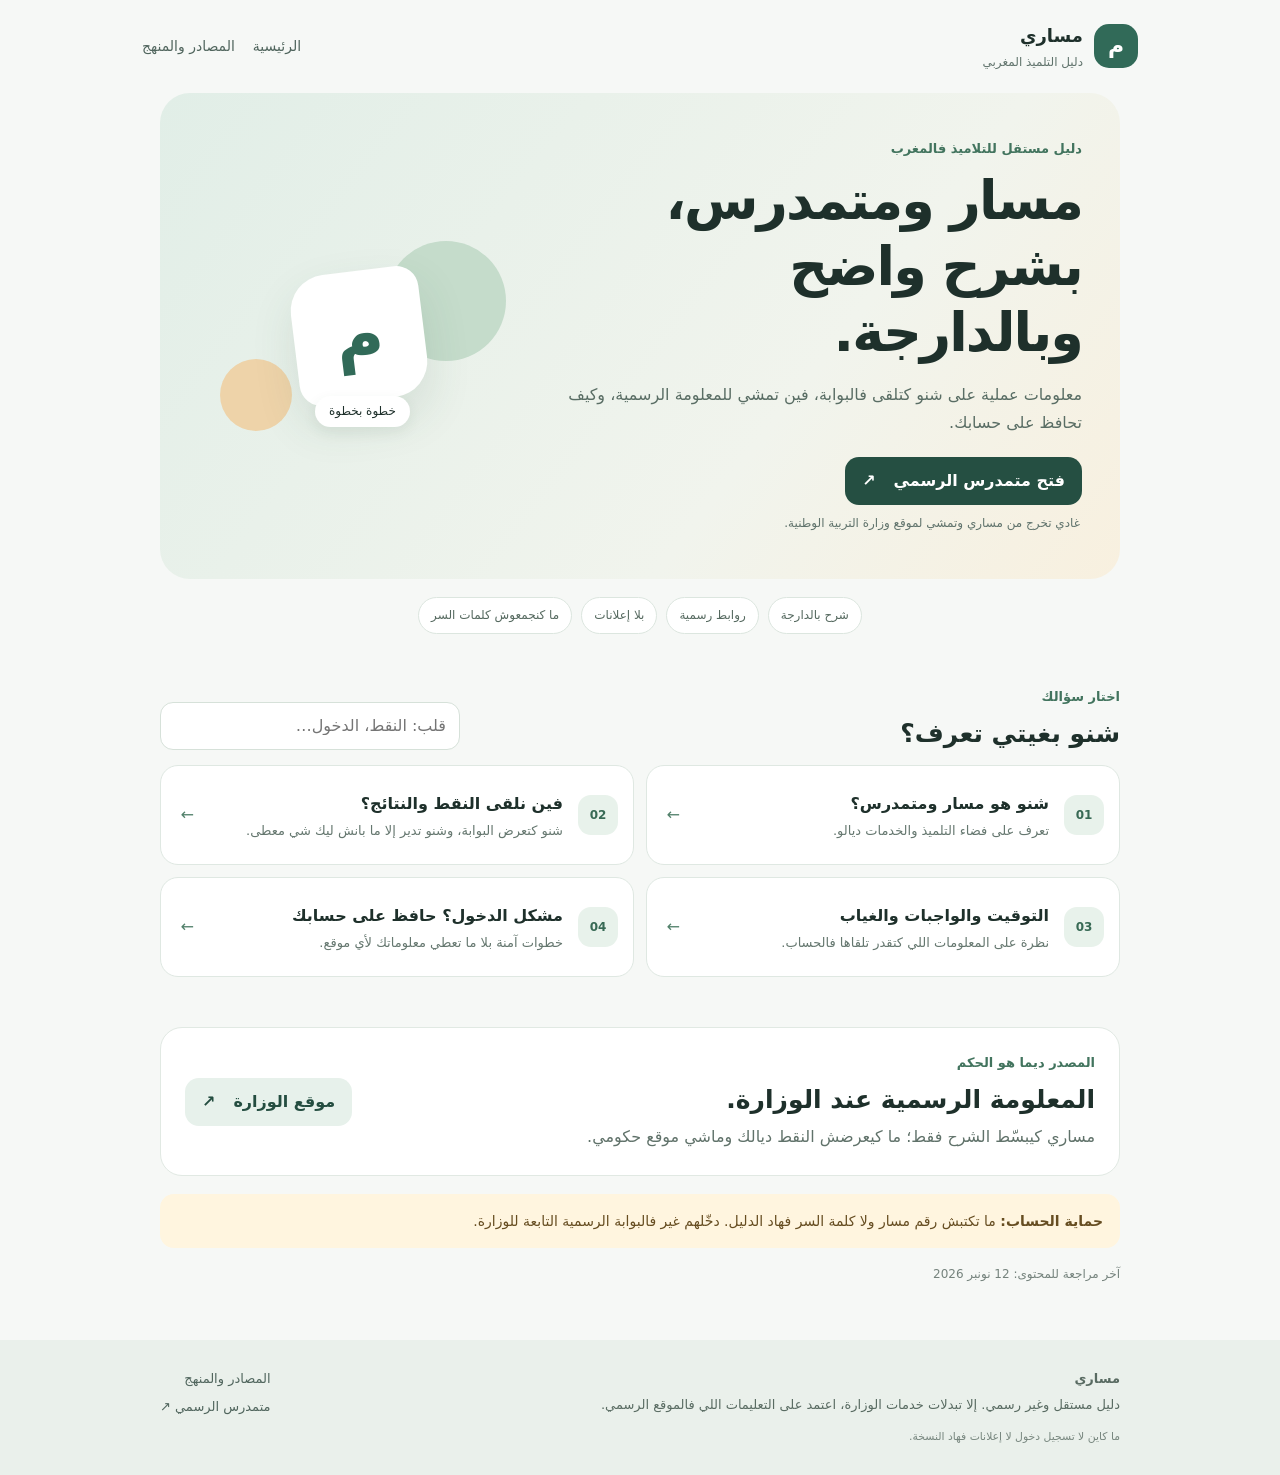
==== index.html @ 2b1e4203 "Build initial Masari student guide" ====
<!doctype html>
<html lang="ar-MA" dir="rtl">
<head>
  <meta charset="utf-8"><meta name="viewport" content="width=device-width,initial-scale=1">
  <title>مساري | دليل مسار ومتمدرس للتلاميذ فالمغرب</title>
  <meta name="description" content="دليل مبسّط بالدارجة لمسار ومتمدرس: شنو كاين فالبوابة، فين تشوف النقط والتوقيت، وكيف تحمي معلومات الدخول ديالك.">
  <meta name="robots" content="index,follow,max-image-preview:large"><meta name="theme-color" content="#f6f8f6">
  <link rel="canonical" href="https://yassin1986.github.io/masari/">
  <meta property="og:type" content="website"><meta property="og:locale" content="ar_MA"><meta property="og:site_name" content="مساري">
  <meta property="og:title" content="مساري | دليل مسار ومتمدرس"><meta property="og:description" content="شروحات واضحة بالدارجة للتلاميذ المغاربة، مع روابط مباشرة للمصادر الرسمية."><meta property="og:url" content="https://yassin1986.github.io/masari/">
  <link rel="stylesheet" href="styles.css">
  <script type="application/ld+json">{"@context":"https://schema.org","@type":"WebSite","name":"مساري","url":"https://yassin1986.github.io/masari/","inLanguage":"ar-MA","description":"دليل مستقل بالدارجة لشرح خدمات مسار ومتمدرس وروابط الوزارة الرسمية."}</script>
</head>
<body>
<header class="site-header"><a class="brand" href="index.html" aria-label="مساري، الصفحة الرئيسية"><span class="brand-mark">م</span><span><strong>مساري</strong><small>دليل التلميذ المغربي</small></span></a><nav class="top-nav" aria-label="التنقل"><a href="index.html" aria-current="page">الرئيسية</a><a href="sources.html">المصادر والمنهج</a></nav></header>
<main class="wrap">
  <section class="hero"><div><p class="eyebrow">دليل مستقل للتلاميذ فالمغرب</p><h1>مسار ومتمدرس،<br>بشرح واضح وبالدارجة.</h1><p class="hero-copy">معلومات عملية على شنو كتلقى فالبوابة، فين تمشي للمعلومة الرسمية، وكيف تحافظ على حسابك.</p><a class="button primary" href="https://moutamadris.men.gov.ma/" target="_blank" rel="noopener noreferrer">فتح متمدرس الرسمي <span aria-hidden="true">↗</span></a><p class="micro">غادي تخرج من مساري وتمشي لموقع وزارة التربية الوطنية.</p></div><div class="hero-art" aria-hidden="true"><span class="orb orb-one"></span><span class="orb orb-two"></span><span class="book">م</span><span class="hero-caption">خطوة بخطوة</span></div></section>
  <section class="trust-strip" aria-label="معلومات على الدليل"><span>شرح بالدارجة</span><span>روابط رسمية</span><span>بلا إعلانات</span><span>ما كنجمعوش كلمات السر</span></section>
  <section class="section"><div class="section-heading"><div><p class="eyebrow">اختار سؤالك</p><h2>شنو بغيتي تعرف؟</h2></div><label class="search"><span class="sr-only">قلب فالمواضيع</span><input id="guide-search" type="search" placeholder="قلب: النقط، الدخول…" autocomplete="off"></label></div>
    <div class="cards" id="guide-cards">
      <a class="guide-card" href="what-is-massar.html" data-search="مسار متمدرس شنو هو تعريف"><span class="card-number">01</span><span><strong>شنو هو مسار ومتمدرس؟</strong><small>تعرف على فضاء التلميذ والخدمات ديالو.</small></span><span class="arrow">←</span></a>
      <a class="guide-card" href="grades.html" data-search="النقط النتائج المعدل"><span class="card-number">02</span><span><strong>فين نلقى النقط والنتائج؟</strong><small>شنو كتعرض البوابة، وشنو تدير إلا ما بانش ليك شي معطى.</small></span><span class="arrow">←</span></a>
      <a class="guide-card" href="schedule.html" data-search="التوقيت استعمال الزمن الواجبات الامتحانات الغياب"><span class="card-number">03</span><span><strong>التوقيت والواجبات والغياب</strong><small>نظرة على المعلومات اللي كتقدر تلقاها فالحساب.</small></span><span class="arrow">←</span></a>
      <a class="guide-card" href="login-help.html" data-search="مشكل الدخول كلمة السر الحساب أمان"><span class="card-number">04</span><span><strong>مشكل الدخول؟ حافظ على حسابك</strong><small>خطوات آمنة بلا ما تعطي معلوماتك لأي موقع.</small></span><span class="arrow">←</span></a>
    </div><p class="empty" id="no-results" hidden>ما لقيتش هاد الكلمة. جرّب صيغة أخرى.</p>
  </section>
  <section class="official-box"><div><p class="eyebrow">المصدر ديما هو الحكم</p><h2>المعلومة الرسمية عند الوزارة.</h2><p>مساري كيبسّط الشرح فقط؛ ما كيعرضش النقط ديالك وماشي موقع حكومي.</p></div><a class="button secondary" href="https://www.men.gov.ma/fr" target="_blank" rel="noopener noreferrer">موقع الوزارة <span aria-hidden="true">↗</span></a></section>
  <section class="note"><strong>حماية الحساب:</strong> ما تكتبش رقم مسار ولا كلمة السر فهاد الدليل. دخّلهم غير فالبوابة الرسمية التابعة للوزارة.</section>
  <p class="updated">آخر مراجعة للمحتوى: 12 نونبر 2026</p>
</main>
<footer class="site-footer"><div><strong>مساري</strong><p>دليل مستقل وغير رسمي. إلا تبدلات خدمات الوزارة، اعتمد على التعليمات اللي فالموقع الرسمي.</p></div><div class="footer-links"><a href="sources.html">المصادر والمنهج</a><a href="https://moutamadris.men.gov.ma/" target="_blank" rel="noopener noreferrer">متمدرس الرسمي ↗</a></div><small>ما كاين لا تسجيل دخول لا إعلانات فهاد النسخة.</small></footer>
<script>const q=document.getElementById('guide-search');const cards=[...document.querySelectorAll('.guide-card')];const empty=document.getElementById('no-results');q.addEventListener('input',()=>{const term=q.value.trim().toLocaleLowerCase('ar');let shown=0;for(const card of cards){const match=(card.innerText+' '+card.dataset.search).toLocaleLowerCase('ar').includes(term);card.hidden=!match;if(match)shown++;}empty.hidden=shown!==0;});</script>
</body></html>
---- styles.css ----
*{box-sizing:border-box}html{scroll-behavior:smooth}body{margin:0;background:#f6f8f6;color:#1e302b;font-family:system-ui,-apple-system,"Segoe UI",sans-serif;line-height:1.75}a{color:inherit}.site-header{max-width:1040px;margin:auto;padding:20px 22px;display:flex;align-items:center;justify-content:space-between;gap:20px}.brand{display:flex;gap:11px;align-items:center;text-decoration:none}.brand-mark{display:grid;place-items:center;width:44px;height:44px;border-radius:15px;background:#316a58;color:white;font-weight:800;font-size:22px}.brand strong{display:block;font-size:18px}.brand small{display:block;color:#60736c;font-size:12px}.top-nav{display:flex;gap:18px;font-size:14px}.top-nav a,.footer-links a{color:#50655d;text-decoration:none}.top-nav a:hover,.footer-links a:hover{text-decoration:underline}.wrap{width:min(100% - 36px,960px);margin:auto}.hero{display:grid;grid-template-columns:1.25fr .75fr;align-items:center;gap:28px;padding:45px 38px;border-radius:30px;background:linear-gradient(128deg,#e1eee7,#f1f4ed 65%,#f8f0df);overflow:hidden}.eyebrow{margin:0 0 8px;color:#42745e;font-size:13px;font-weight:750}.hero h1{font-size:clamp(34px,6vw,54px);line-height:1.22;letter-spacing:-.035em;margin:0 0 15px}.hero-copy{max-width:540px;color:#596d64;margin:0 0 20px}.button{display:inline-flex;align-items:center;gap:18px;min-height:48px;padding:10px 17px;border-radius:14px;text-decoration:none;font-weight:700}.primary{background:#254f42;color:white}.primary:hover{background:#183e33}.secondary{background:#e7f1eb;color:#244d40}.micro{font-size:12px;color:#60736c;margin:8px 2px 0}.hero-art{height:190px;position:relative;display:grid;place-items:center}.book{width:130px;height:130px;border-radius:36px 22px 36px 22px;display:grid;place-items:center;background:#fff;color:#316a58;font-size:66px;font-weight:800;box-shadow:0 20px 46px #315d451f;transform:rotate(-7deg)}.orb{position:absolute;border-radius:999px}.orb-one{width:120px;height:120px;background:#c5dccb;right:4%;top:0}.orb-two{width:72px;height:72px;background:#eed3a9;left:7%;bottom:0}.hero-caption{position:absolute;bottom:4px;right:34%;background:#fff;border-radius:999px;padding:5px 14px;font-size:12px;box-shadow:0 5px 14px #315d4514}.trust-strip{display:flex;flex-wrap:wrap;justify-content:center;gap:9px;margin:18px auto 52px}.trust-strip span{padding:7px 12px;border:1px solid #dce6df;border-radius:999px;background:#fff;color:#55695f;font-size:12px}.section{padding-bottom:50px}.section-heading{display:flex;justify-content:space-between;align-items:end;gap:18px;margin-bottom:15px}.section h2,.official-box h2{font-size:25px;line-height:1.35;margin:0}.search input{width:min(300px,40vw);min-height:44px;border:1px solid #d6e1d9;border-radius:13px;padding:9px 13px;background:#fff;font:inherit;outline-color:#4e876d}.cards{display:grid;grid-template-columns:repeat(2,minmax(0,1fr));gap:12px}.guide-card{display:grid;grid-template-columns:42px 1fr 18px;align-items:center;gap:13px;min-height:100px;padding:15px;border:1px solid #dfe8e2;border-radius:18px;background:#fff;text-decoration:none;transition:transform .15s,border-color .15s}.guide-card:hover{transform:translateY(-2px);border-color:#8eb69d}.guide-card strong,.guide-card small{display:block}.guide-card strong{font-size:16px}.guide-card small{color:#65776f;font-size:13px;margin-top:3px;line-height:1.5}.card-number{width:40px;height:40px;border-radius:13px;display:grid;place-items:center;background:#e8f2eb;color:#386a55;font-size:12px;font-weight:800}.arrow{color:#51806a}.empty{color:#64766f}.official-box{display:flex;justify-content:space-between;align-items:center;gap:20px;padding:24px;border-radius:22px;background:#fff;border:1px solid #e1e9e3;margin-bottom:18px}.official-box p:not(.eyebrow){margin:6px 0 0;color:#60726a}.note{padding:15px 17px;border-radius:14px;background:#fff5df;color:#664d21;font-size:14px}.updated{margin:16px 0 0;color:#75837d;font-size:12px}.article{max-width:760px;margin:12px auto 52px;padding:32px clamp(20px,5vw,48px);border:1px solid #e2eae4;border-radius:24px;background:#fff}.breadcrumbs{font-size:13px;color:#65766f;margin-bottom:22px}.breadcrumbs a{color:#42745e}.article h1{font-size:clamp(29px,5vw,42px);line-height:1.3;margin:0 0 14px}.article .intro{font-size:18px;color:#566a60}.article h2{font-size:22px;margin:28px 0 8px;line-height:1.4}.article p,.article li{color:#4f6259}.article ul{padding-right:22px}.article li{margin:7px 0}.official-link{display:inline-flex;gap:8px;align-items:center;margin:8px 0;padding:10px 14px;border-radius:12px;background:#e8f2eb;color:#285b47;text-decoration:none;font-weight:700}.callout{margin:18px 0;padding:15px 17px;border-right:4px solid #54846a;border-radius:10px;background:#f0f5f1}.warn{border-color:#cf9c45;background:#fff7e7}.faq{padding-top:4px}.faq details{border-top:1px solid #e4ebe6;padding:13px 0}.faq summary{font-weight:700;cursor:pointer}.site-footer{margin-top:55px;padding:28px max(22px,calc((100vw - 960px)/2));background:#eaf0eb;color:#596b62;display:grid;grid-template-columns:1fr auto;gap:8px 28px;font-size:13px}.site-footer p{max-width:580px;margin:3px 0}.footer-links{display:grid;gap:5px;align-content:start}.site-footer>small{grid-column:1/-1;color:#78877f}.sr-only{position:absolute;width:1px;height:1px;padding:0;margin:-1px;overflow:hidden;clip:rect(0,0,0,0);white-space:nowrap;border:0}a:focus-visible,button:focus-visible,input:focus-visible,summary:focus-visible{outline:3px solid #4e876d;outline-offset:3px}[hidden]{display:none!important}@media(max-width:700px){.site-header{padding:15px 18px}.top-nav{gap:12px;font-size:13px}.wrap{width:min(100% - 24px,960px)}.hero{grid-template-columns:1fr;padding:28px 22px;gap:4px}.hero-art{height:120px}.book{width:92px;height:92px;border-radius:28px;font-size:48px}.orb-one{width:90px;height:90px}.orb-two{width:54px;height:54px}.hero-caption{right:36%;bottom:-3px}.trust-strip{margin:14px auto 38px;gap:7px}.trust-strip span{font-size:11px}.section-heading{align-items:stretch;flex-direction:column}.search input{width:100%}.cards{grid-template-columns:1fr}.guide-card{min-height:88px}.official-box{align-items:flex-start;flex-direction:column}.article{padding:24px 19px;margin-top:8px}.site-footer{grid-template-columns:1fr;padding:24px 18px}.site-footer>small{grid-column:auto}}@media(prefers-reduced-motion:reduce){html{scroll-behavior:auto}.guide-card{transition:none}}
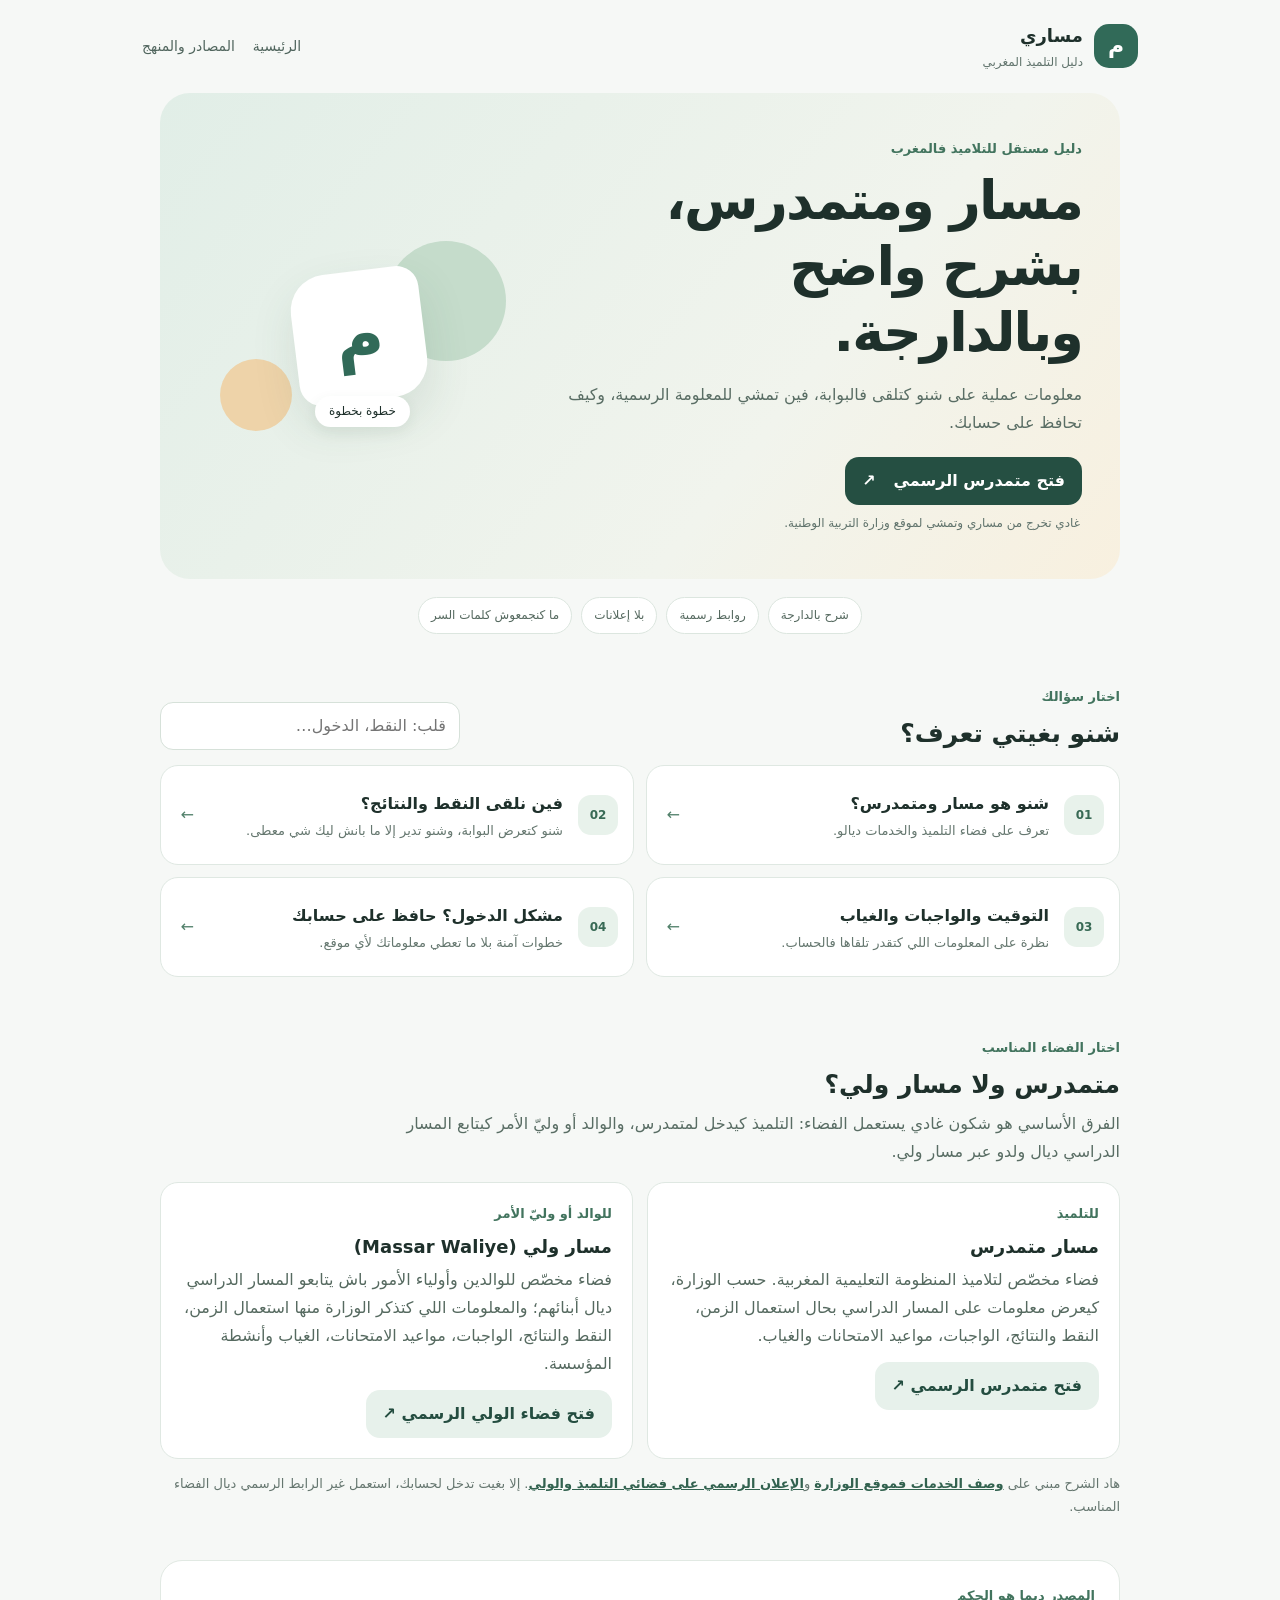
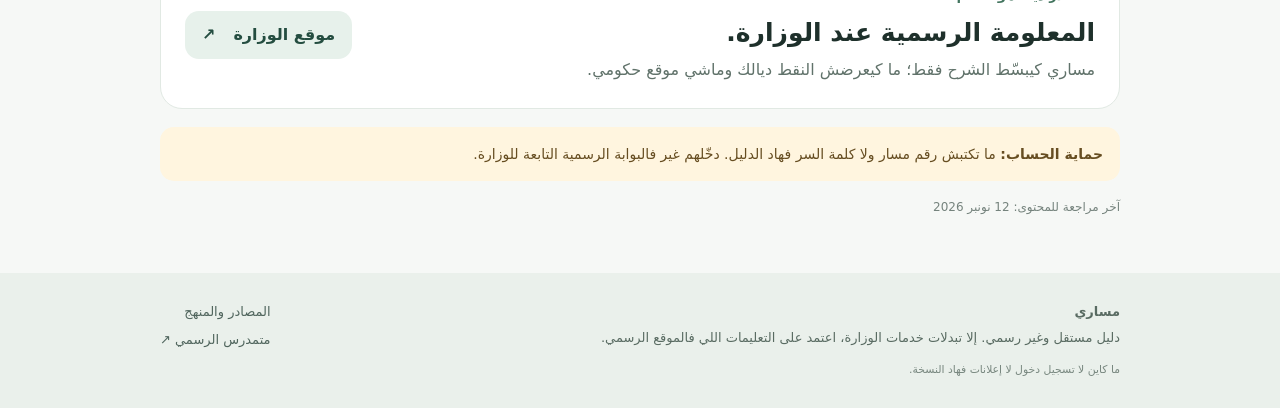
==== commit 14b22772: "Add student and parent portal comparison" ====
--- a/index.html
+++ b/index.html
@@ -2,14 +2,14 @@
 <html lang="ar-MA" dir="rtl">
 <head>
   <meta charset="utf-8"><meta name="viewport" content="width=device-width,initial-scale=1">
-  <title>مساري | دليل مسار ومتمدرس للتلاميذ فالمغرب</title>
-  <meta name="description" content="دليل مبسّط بالدارجة لمسار ومتمدرس: شنو كاين فالبوابة، فين تشوف النقط والتوقيت، وكيف تحمي معلومات الدخول ديالك.">
+  <title>مساري | دليل مسار ومتمدرس للتلاميذ والآباء</title>
+  <meta name="description" content="دليل مبسّط بالدارجة لمسار ومتمدرس: شروحات للتلاميذ والآباء، فين تشوف النقط والتوقيت، وروابط رسمية.">
   <meta name="robots" content="index,follow,max-image-preview:large"><meta name="theme-color" content="#f6f8f6">
   <link rel="canonical" href="https://yassin1986.github.io/masari/">
   <meta property="og:type" content="website"><meta property="og:locale" content="ar_MA"><meta property="og:site_name" content="مساري">
-  <meta property="og:title" content="مساري | دليل مسار ومتمدرس"><meta property="og:description" content="شروحات واضحة بالدارجة للتلاميذ المغاربة، مع روابط مباشرة للمصادر الرسمية."><meta property="og:url" content="https://yassin1986.github.io/masari/">
+  <meta property="og:title" content="مساري | دليل مسار ومتمدرس"><meta property="og:description" content="شرح بالدارجة للتلاميذ والآباء فالمغرب، مع روابط مباشرة للمصادر الرسمية."><meta property="og:url" content="https://yassin1986.github.io/masari/">
   <link rel="stylesheet" href="styles.css">
-  <script type="application/ld+json">{"@context":"https://schema.org","@type":"WebSite","name":"مساري","url":"https://yassin1986.github.io/masari/","inLanguage":"ar-MA","description":"دليل مستقل بالدارجة لشرح خدمات مسار ومتمدرس وروابط الوزارة الرسمية."}</script>
+  <script type="application/ld+json">{"@context":"https://schema.org","@type":"WebSite","name":"مساري","url":"https://yassin1986.github.io/masari/","inLanguage":"ar-MA","description":"دليل مستقل بالدارجة للتلاميذ والآباء حول متمدرس ومسار ولي، مع روابط الوزارة الرسمية."}</script>
 </head>
 <body>
 <header class="site-header"><a class="brand" href="index.html" aria-label="مساري، الصفحة الرئيسية"><span class="brand-mark">م</span><span><strong>مساري</strong><small>دليل التلميذ المغربي</small></span></a><nav class="top-nav" aria-label="التنقل"><a href="index.html" aria-current="page">الرئيسية</a><a href="sources.html">المصادر والمنهج</a></nav></header>
@@ -24,6 +24,26 @@
       <a class="guide-card" href="login-help.html" data-search="مشكل الدخول كلمة السر الحساب أمان"><span class="card-number">04</span><span><strong>مشكل الدخول؟ حافظ على حسابك</strong><small>خطوات آمنة بلا ما تعطي معلوماتك لأي موقع.</small></span><span class="arrow">←</span></a>
     </div><p class="empty" id="no-results" hidden>ما لقيتش هاد الكلمة. جرّب صيغة أخرى.</p>
   </section>
+  <section class="comparison-section" id="student-or-parent" aria-labelledby="comparison-title">
+    <p class="eyebrow">اختار الفضاء المناسب</p>
+    <h2 id="comparison-title">متمدرس ولا مسار ولي؟</h2>
+    <p class="comparison-lead">الفرق الأساسي هو شكون غادي يستعمل الفضاء: التلميذ كيدخل لمتمدرس، والوالد أو وليّ الأمر كيتابع المسار الدراسي ديال ولدو عبر مسار ولي.</p>
+    <div class="comparison-grid">
+      <article class="comparison-card">
+        <p class="eyebrow">للتلميذ</p>
+        <h3>مسار متمدرس</h3>
+        <p>فضاء مخصّص لتلاميذ المنظومة التعليمية المغربية. حسب الوزارة، كيعرض معلومات على المسار الدراسي بحال استعمال الزمن، النقط والنتائج، الواجبات، مواعيد الامتحانات والغياب.</p>
+        <a class="button secondary" href="https://moutamadris.men.gov.ma/" target="_blank" rel="noopener noreferrer">فتح متمدرس الرسمي ↗</a>
+      </article>
+      <article class="comparison-card">
+        <p class="eyebrow">للوالد أو وليّ الأمر</p>
+        <h3>مسار ولي (Massar Waliye)</h3>
+        <p>فضاء مخصّص للوالدين وأولياء الأمور باش يتابعو المسار الدراسي ديال أبنائهم؛ والمعلومات اللي كتذكر الوزارة منها استعمال الزمن، النقط والنتائج، الواجبات، مواعيد الامتحانات، الغياب وأنشطة المؤسسة.</p>
+        <a class="button secondary" href="https://massarservice.men.gov.ma/waliye" target="_blank" rel="noopener noreferrer">فتح فضاء الولي الرسمي ↗</a>
+      </article>
+    </div>
+    <p class="comparison-source">هاد الشرح مبني على <a href="https://www.men.gov.ma/fr" target="_blank" rel="noopener noreferrer">وصف الخدمات فموقع الوزارة</a> و<a href="https://www.men.gov.ma/Ar/Pages/Publication.aspx?IDPublication=4785" target="_blank" rel="noopener noreferrer">الإعلان الرسمي على فضائي التلميذ والولي</a>. إلا بغيت تدخل لحسابك، استعمل غير الرابط الرسمي ديال الفضاء المناسب.</p>
+  </section>
   <section class="official-box"><div><p class="eyebrow">المصدر ديما هو الحكم</p><h2>المعلومة الرسمية عند الوزارة.</h2><p>مساري كيبسّط الشرح فقط؛ ما كيعرضش النقط ديالك وماشي موقع حكومي.</p></div><a class="button secondary" href="https://www.men.gov.ma/fr" target="_blank" rel="noopener noreferrer">موقع الوزارة <span aria-hidden="true">↗</span></a></section>
   <section class="note"><strong>حماية الحساب:</strong> ما تكتبش رقم مسار ولا كلمة السر فهاد الدليل. دخّلهم غير فالبوابة الرسمية التابعة للوزارة.</section>
   <p class="updated">آخر مراجعة للمحتوى: 12 نونبر 2026</p>
--- a/styles.css
+++ b/styles.css
@@ -1 +1,2 @@
 *{box-sizing:border-box}html{scroll-behavior:smooth}body{margin:0;background:#f6f8f6;color:#1e302b;font-family:system-ui,-apple-system,"Segoe UI",sans-serif;line-height:1.75}a{color:inherit}.site-header{max-width:1040px;margin:auto;padding:20px 22px;display:flex;align-items:center;justify-content:space-between;gap:20px}.brand{display:flex;gap:11px;align-items:center;text-decoration:none}.brand-mark{display:grid;place-items:center;width:44px;height:44px;border-radius:15px;background:#316a58;color:white;font-weight:800;font-size:22px}.brand strong{display:block;font-size:18px}.brand small{display:block;color:#60736c;font-size:12px}.top-nav{display:flex;gap:18px;font-size:14px}.top-nav a,.footer-links a{color:#50655d;text-decoration:none}.top-nav a:hover,.footer-links a:hover{text-decoration:underline}.wrap{width:min(100% - 36px,960px);margin:auto}.hero{display:grid;grid-template-columns:1.25fr .75fr;align-items:center;gap:28px;padding:45px 38px;border-radius:30px;background:linear-gradient(128deg,#e1eee7,#f1f4ed 65%,#f8f0df);overflow:hidden}.eyebrow{margin:0 0 8px;color:#42745e;font-size:13px;font-weight:750}.hero h1{font-size:clamp(34px,6vw,54px);line-height:1.22;letter-spacing:-.035em;margin:0 0 15px}.hero-copy{max-width:540px;color:#596d64;margin:0 0 20px}.button{display:inline-flex;align-items:center;gap:18px;min-height:48px;padding:10px 17px;border-radius:14px;text-decoration:none;font-weight:700}.primary{background:#254f42;color:white}.primary:hover{background:#183e33}.secondary{background:#e7f1eb;color:#244d40}.micro{font-size:12px;color:#60736c;margin:8px 2px 0}.hero-art{height:190px;position:relative;display:grid;place-items:center}.book{width:130px;height:130px;border-radius:36px 22px 36px 22px;display:grid;place-items:center;background:#fff;color:#316a58;font-size:66px;font-weight:800;box-shadow:0 20px 46px #315d451f;transform:rotate(-7deg)}.orb{position:absolute;border-radius:999px}.orb-one{width:120px;height:120px;background:#c5dccb;right:4%;top:0}.orb-two{width:72px;height:72px;background:#eed3a9;left:7%;bottom:0}.hero-caption{position:absolute;bottom:4px;right:34%;background:#fff;border-radius:999px;padding:5px 14px;font-size:12px;box-shadow:0 5px 14px #315d4514}.trust-strip{display:flex;flex-wrap:wrap;justify-content:center;gap:9px;margin:18px auto 52px}.trust-strip span{padding:7px 12px;border:1px solid #dce6df;border-radius:999px;background:#fff;color:#55695f;font-size:12px}.section{padding-bottom:50px}.section-heading{display:flex;justify-content:space-between;align-items:end;gap:18px;margin-bottom:15px}.section h2,.official-box h2{font-size:25px;line-height:1.35;margin:0}.search input{width:min(300px,40vw);min-height:44px;border:1px solid #d6e1d9;border-radius:13px;padding:9px 13px;background:#fff;font:inherit;outline-color:#4e876d}.cards{display:grid;grid-template-columns:repeat(2,minmax(0,1fr));gap:12px}.guide-card{display:grid;grid-template-columns:42px 1fr 18px;align-items:center;gap:13px;min-height:100px;padding:15px;border:1px solid #dfe8e2;border-radius:18px;background:#fff;text-decoration:none;transition:transform .15s,border-color .15s}.guide-card:hover{transform:translateY(-2px);border-color:#8eb69d}.guide-card strong,.guide-card small{display:block}.guide-card strong{font-size:16px}.guide-card small{color:#65776f;font-size:13px;margin-top:3px;line-height:1.5}.card-number{width:40px;height:40px;border-radius:13px;display:grid;place-items:center;background:#e8f2eb;color:#386a55;font-size:12px;font-weight:800}.arrow{color:#51806a}.empty{color:#64766f}.official-box{display:flex;justify-content:space-between;align-items:center;gap:20px;padding:24px;border-radius:22px;background:#fff;border:1px solid #e1e9e3;margin-bottom:18px}.official-box p:not(.eyebrow){margin:6px 0 0;color:#60726a}.note{padding:15px 17px;border-radius:14px;background:#fff5df;color:#664d21;font-size:14px}.updated{margin:16px 0 0;color:#75837d;font-size:12px}.article{max-width:760px;margin:12px auto 52px;padding:32px clamp(20px,5vw,48px);border:1px solid #e2eae4;border-radius:24px;background:#fff}.breadcrumbs{font-size:13px;color:#65766f;margin-bottom:22px}.breadcrumbs a{color:#42745e}.article h1{font-size:clamp(29px,5vw,42px);line-height:1.3;margin:0 0 14px}.article .intro{font-size:18px;color:#566a60}.article h2{font-size:22px;margin:28px 0 8px;line-height:1.4}.article p,.article li{color:#4f6259}.article ul{padding-right:22px}.article li{margin:7px 0}.official-link{display:inline-flex;gap:8px;align-items:center;margin:8px 0;padding:10px 14px;border-radius:12px;background:#e8f2eb;color:#285b47;text-decoration:none;font-weight:700}.callout{margin:18px 0;padding:15px 17px;border-right:4px solid #54846a;border-radius:10px;background:#f0f5f1}.warn{border-color:#cf9c45;background:#fff7e7}.faq{padding-top:4px}.faq details{border-top:1px solid #e4ebe6;padding:13px 0}.faq summary{font-weight:700;cursor:pointer}.site-footer{margin-top:55px;padding:28px max(22px,calc((100vw - 960px)/2));background:#eaf0eb;color:#596b62;display:grid;grid-template-columns:1fr auto;gap:8px 28px;font-size:13px}.site-footer p{max-width:580px;margin:3px 0}.footer-links{display:grid;gap:5px;align-content:start}.site-footer>small{grid-column:1/-1;color:#78877f}.sr-only{position:absolute;width:1px;height:1px;padding:0;margin:-1px;overflow:hidden;clip:rect(0,0,0,0);white-space:nowrap;border:0}a:focus-visible,button:focus-visible,input:focus-visible,summary:focus-visible{outline:3px solid #4e876d;outline-offset:3px}[hidden]{display:none!important}@media(max-width:700px){.site-header{padding:15px 18px}.top-nav{gap:12px;font-size:13px}.wrap{width:min(100% - 24px,960px)}.hero{grid-template-columns:1fr;padding:28px 22px;gap:4px}.hero-art{height:120px}.book{width:92px;height:92px;border-radius:28px;font-size:48px}.orb-one{width:90px;height:90px}.orb-two{width:54px;height:54px}.hero-caption{right:36%;bottom:-3px}.trust-strip{margin:14px auto 38px;gap:7px}.trust-strip span{font-size:11px}.section-heading{align-items:stretch;flex-direction:column}.search input{width:100%}.cards{grid-template-columns:1fr}.guide-card{min-height:88px}.official-box{align-items:flex-start;flex-direction:column}.article{padding:24px 19px;margin-top:8px}.site-footer{grid-template-columns:1fr;padding:24px 18px}.site-footer>small{grid-column:auto}}@media(prefers-reduced-motion:reduce){html{scroll-behavior:auto}.guide-card{transition:none}}
+.comparison-section{padding:10px 0 42px}.comparison-section h2{font-size:25px;line-height:1.35;margin:0}.comparison-lead{max-width:760px;color:#596d64;margin:8px 0 16px}.comparison-grid{display:grid;grid-template-columns:repeat(2,minmax(0,1fr));gap:14px}.comparison-card{padding:20px;border:1px solid #dfe8e2;border-radius:18px;background:#fff}.comparison-card h3{font-size:18px;line-height:1.4;margin:0 0 7px}.comparison-card p:not(.eyebrow){color:#566a60;margin:6px 0 12px}.comparison-card .button{min-height:44px}.comparison-source{margin:14px 0 0;color:#65766f;font-size:13px}.comparison-source a{color:#32624f;font-weight:650}@media(max-width:700px){.comparison-grid{grid-template-columns:1fr}.comparison-card{padding:18px}}
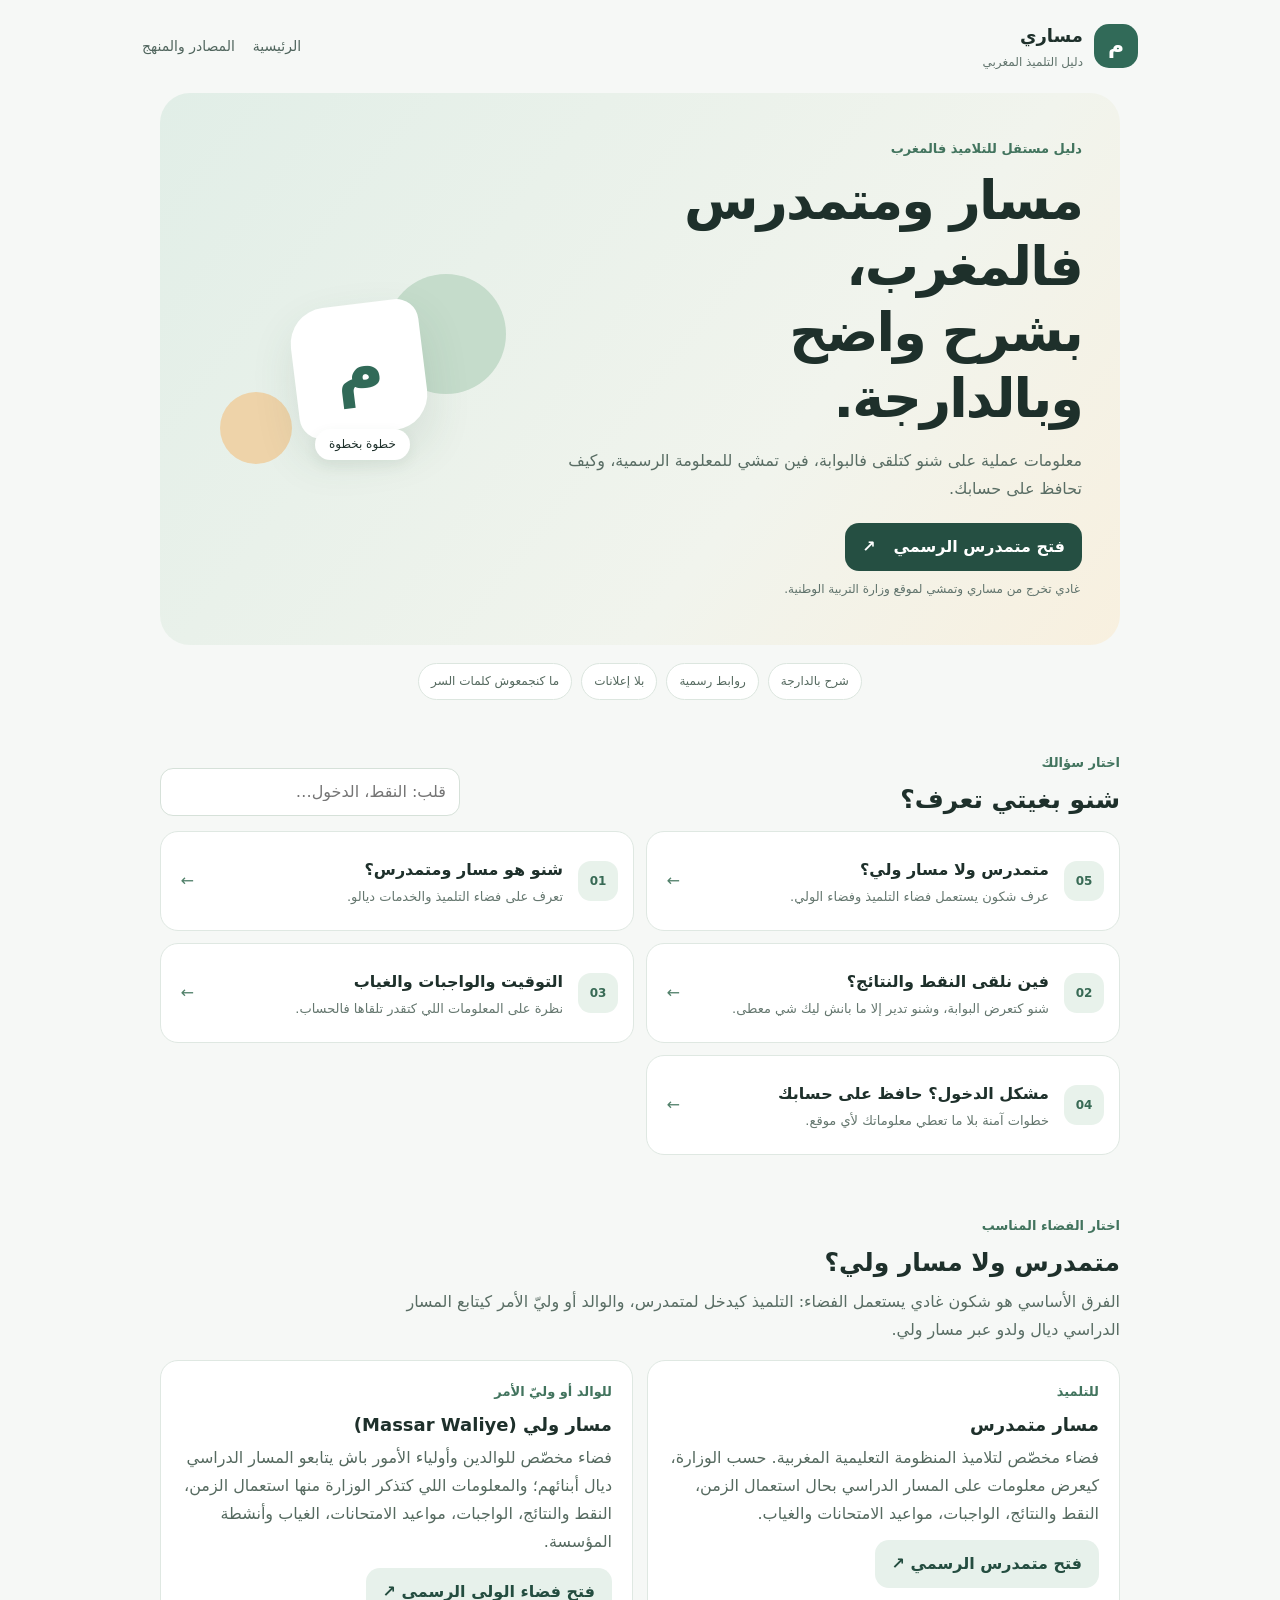
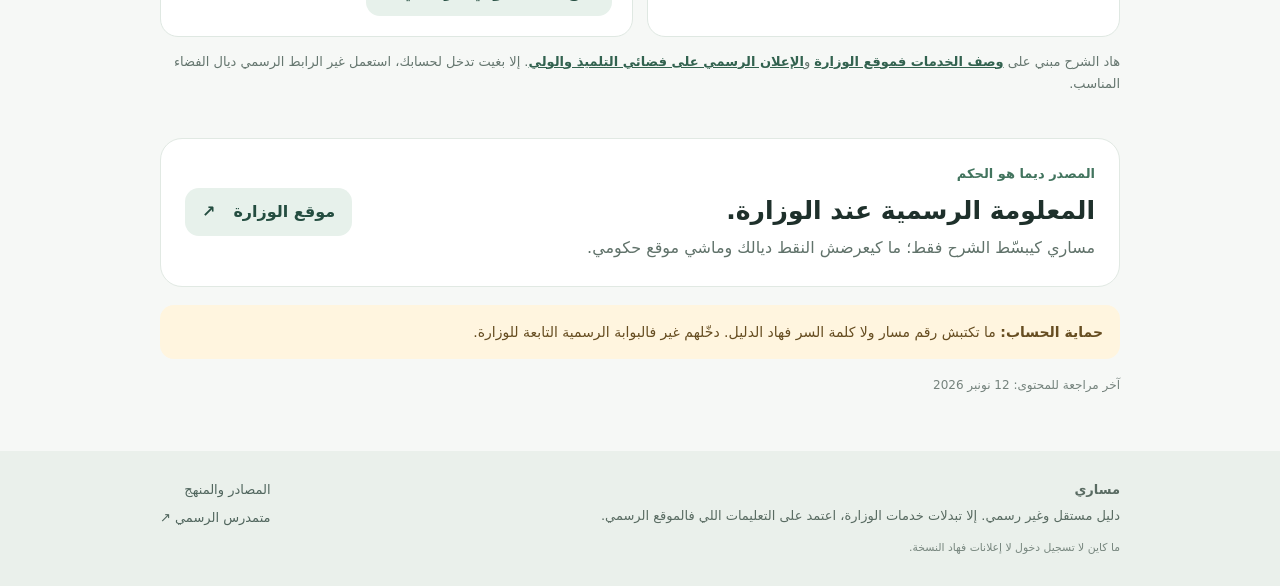
==== commit 80ae4339: "Improve Masari search visibility" ====
--- a/index.html
+++ b/index.html
@@ -2,22 +2,23 @@
 <html lang="ar-MA" dir="rtl">
 <head>
   <meta charset="utf-8"><meta name="viewport" content="width=device-width,initial-scale=1">
-  <title>مساري | دليل مسار ومتمدرس للتلاميذ والآباء</title>
-  <meta name="description" content="دليل مبسّط بالدارجة لمسار ومتمدرس: شروحات للتلاميذ والآباء، فين تشوف النقط والتوقيت، وروابط رسمية.">
+  <title>مسار ومتمدرس فالمغرب: دليل بالدارجة للتلميذ والولي | مساري</title>
+  <meta name="description" content="كتقلب على مسار متمدرس أو مسار ولي؟ شرح بالدارجة للتلاميذ والآباء على النقط والتوقيت والخدمات، مع روابط رسمية من وزارة التربية الوطنية.">
   <meta name="robots" content="index,follow,max-image-preview:large"><meta name="theme-color" content="#f6f8f6">
   <link rel="canonical" href="https://yassin1986.github.io/masari/">
   <meta property="og:type" content="website"><meta property="og:locale" content="ar_MA"><meta property="og:site_name" content="مساري">
-  <meta property="og:title" content="مساري | دليل مسار ومتمدرس"><meta property="og:description" content="شرح بالدارجة للتلاميذ والآباء فالمغرب، مع روابط مباشرة للمصادر الرسمية."><meta property="og:url" content="https://yassin1986.github.io/masari/">
+  <meta property="og:title" content="مسار ومتمدرس فالمغرب: دليل بالدارجة | مساري"><meta property="og:description" content="شرح بالدارجة لخدمات التلميذ وفضاء مسار ولي، مع روابط الوزارة الرسمية."><meta property="og:url" content="https://yassin1986.github.io/masari/">
   <link rel="stylesheet" href="styles.css">
   <script type="application/ld+json">{"@context":"https://schema.org","@type":"WebSite","name":"مساري","url":"https://yassin1986.github.io/masari/","inLanguage":"ar-MA","description":"دليل مستقل بالدارجة للتلاميذ والآباء حول متمدرس ومسار ولي، مع روابط الوزارة الرسمية."}</script>
 </head>
 <body>
 <header class="site-header"><a class="brand" href="index.html" aria-label="مساري، الصفحة الرئيسية"><span class="brand-mark">م</span><span><strong>مساري</strong><small>دليل التلميذ المغربي</small></span></a><nav class="top-nav" aria-label="التنقل"><a href="index.html" aria-current="page">الرئيسية</a><a href="sources.html">المصادر والمنهج</a></nav></header>
 <main class="wrap">
-  <section class="hero"><div><p class="eyebrow">دليل مستقل للتلاميذ فالمغرب</p><h1>مسار ومتمدرس،<br>بشرح واضح وبالدارجة.</h1><p class="hero-copy">معلومات عملية على شنو كتلقى فالبوابة، فين تمشي للمعلومة الرسمية، وكيف تحافظ على حسابك.</p><a class="button primary" href="https://moutamadris.men.gov.ma/" target="_blank" rel="noopener noreferrer">فتح متمدرس الرسمي <span aria-hidden="true">↗</span></a><p class="micro">غادي تخرج من مساري وتمشي لموقع وزارة التربية الوطنية.</p></div><div class="hero-art" aria-hidden="true"><span class="orb orb-one"></span><span class="orb orb-two"></span><span class="book">م</span><span class="hero-caption">خطوة بخطوة</span></div></section>
+  <section class="hero"><div><p class="eyebrow">دليل مستقل للتلاميذ فالمغرب</p><h1>مسار ومتمدرس فالمغرب،<br>بشرح واضح وبالدارجة.</h1><p class="hero-copy">معلومات عملية على شنو كتلقى فالبوابة، فين تمشي للمعلومة الرسمية، وكيف تحافظ على حسابك.</p><a class="button primary" href="https://moutamadris.men.gov.ma/" target="_blank" rel="noopener noreferrer">فتح متمدرس الرسمي <span aria-hidden="true">↗</span></a><p class="micro">غادي تخرج من مساري وتمشي لموقع وزارة التربية الوطنية.</p></div><div class="hero-art" aria-hidden="true"><span class="orb orb-one"></span><span class="orb orb-two"></span><span class="book">م</span><span class="hero-caption">خطوة بخطوة</span></div></section>
   <section class="trust-strip" aria-label="معلومات على الدليل"><span>شرح بالدارجة</span><span>روابط رسمية</span><span>بلا إعلانات</span><span>ما كنجمعوش كلمات السر</span></section>
   <section class="section"><div class="section-heading"><div><p class="eyebrow">اختار سؤالك</p><h2>شنو بغيتي تعرف؟</h2></div><label class="search"><span class="sr-only">قلب فالمواضيع</span><input id="guide-search" type="search" placeholder="قلب: النقط، الدخول…" autocomplete="off"></label></div>
     <div class="cards" id="guide-cards">
+      <a class="guide-card" href="massar-wali.html" data-search="مسار ولي متمدرس الفرق التلميذ الوالد ولي الأمر فضاء الولي"><span class="card-number">05</span><span><strong>متمدرس ولا مسار ولي؟</strong><small>عرف شكون يستعمل فضاء التلميذ وفضاء الولي.</small></span><span class="arrow">←</span></a>
       <a class="guide-card" href="what-is-massar.html" data-search="مسار متمدرس شنو هو تعريف"><span class="card-number">01</span><span><strong>شنو هو مسار ومتمدرس؟</strong><small>تعرف على فضاء التلميذ والخدمات ديالو.</small></span><span class="arrow">←</span></a>
       <a class="guide-card" href="grades.html" data-search="النقط النتائج المعدل"><span class="card-number">02</span><span><strong>فين نلقى النقط والنتائج؟</strong><small>شنو كتعرض البوابة، وشنو تدير إلا ما بانش ليك شي معطى.</small></span><span class="arrow">←</span></a>
       <a class="guide-card" href="schedule.html" data-search="التوقيت استعمال الزمن الواجبات الامتحانات الغياب"><span class="card-number">03</span><span><strong>التوقيت والواجبات والغياب</strong><small>نظرة على المعلومات اللي كتقدر تلقاها فالحساب.</small></span><span class="arrow">←</span></a>
